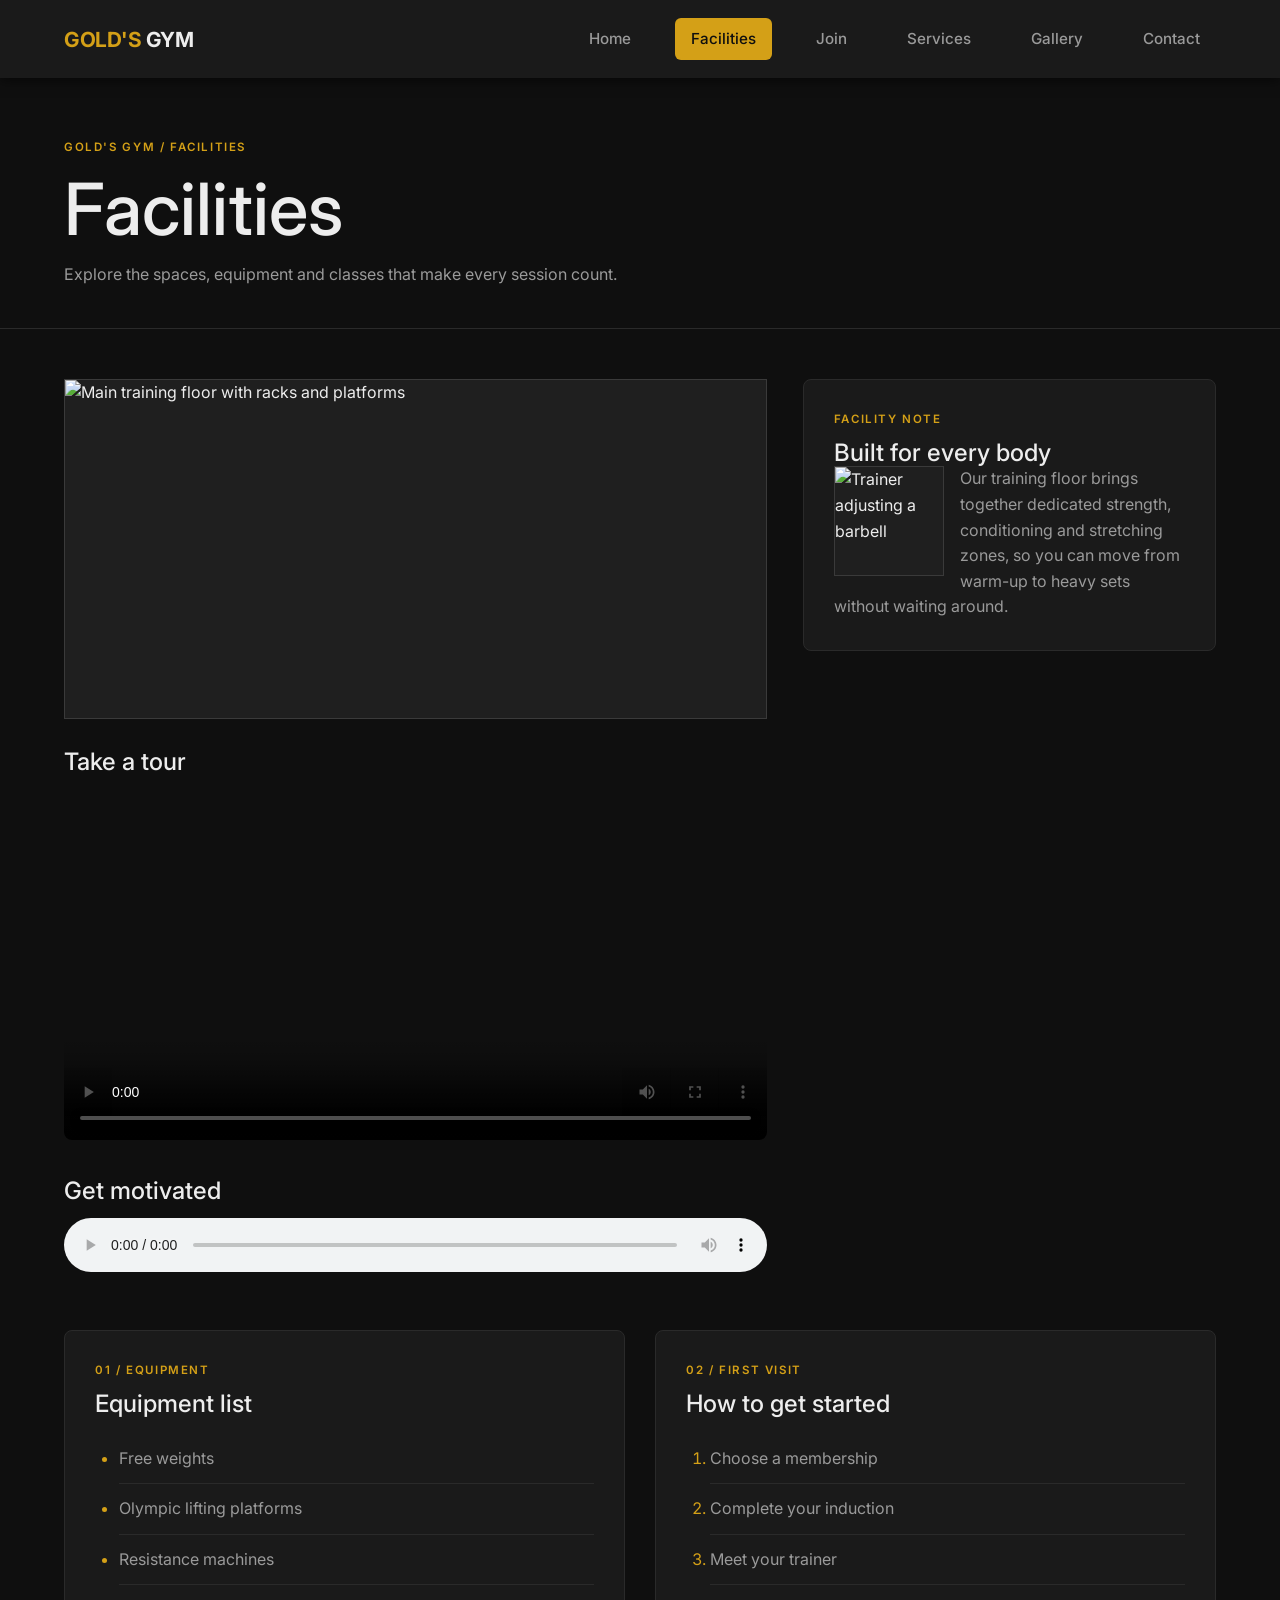
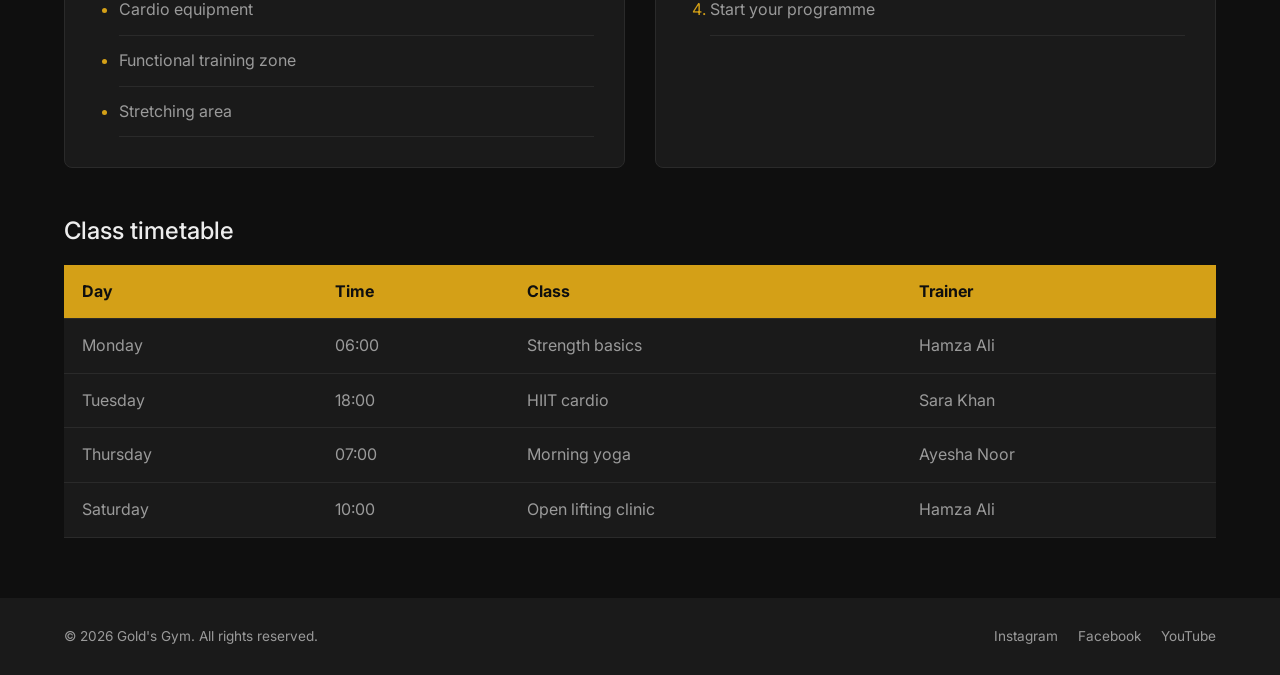
==== facilities.html @ e83e0f2b "Added html and css files of facilities page" ====
<!DOCTYPE html>
<html lang="en">
<head>
  <meta charset="UTF-8">
  <meta name="viewport" content="width=device-width, initial-scale=1">
  <title>Facilities | Gold's Gym</title>
  <link rel="preconnect" href="https://fonts.googleapis.com">
  <link href="https://fonts.googleapis.com/css2?family=Inter:wght@400;500;600;700&display=swap" rel="stylesheet">
  <link rel="stylesheet" href="facilities.css">
</head>
<body>
  <header class="site-header">
    <a class="logo" href="index.html"><span class="logo-gold">GOLD'S</span> GYM</a>
    <nav class="main-nav" aria-label="Main">
      <a href="index.html">Home</a>
      <a href="facilities.html" class="active">Facilities</a>
      <a href="join.html">Join</a>
      <a href="services.html">Services</a>
      <a href="gallery.html">Gallery</a>
      <a href="contact.html">Contact</a>
    </nav>
  </header>

  <main>
    <section class="page-head">
      <p class="eyebrow">Gold's Gym / Facilities</p>
      <h1>Facilities</h1>
      <p>Explore the spaces, equipment and classes that make every session count.</p>
    </section>
    <div class="layout">
      <section class="main-col">
        <img class="feature-img" src="images/facilities-floor.jpg" alt="Main training floor with racks and platforms">
        <h2>Take a tour</h2>
        <video controls width="640" poster="images/facilities-floor.jpg">
          <source src="media/gym-tour.mp4" type="video/mp4">
          Your browser does not support video.
        </video>
        <h2>Get motivated</h2>
        <audio controls>
          <source src="media/motivation.mp3" type="audio/mpeg">
          Your browser does not support audio.
        </audio>
      </section>
      <aside class="side-card">
        <p class="eyebrow">Facility note</p>
        <h2>Built for every body</h2>
        <img class="float-img" src="images/facilities-small.jpg" alt="Trainer adjusting a barbell">
        <p>Our training floor brings together dedicated strength, conditioning and stretching zones, so you can move from warm-up to heavy sets without waiting around.</p>
      </aside>
    </div>
    <div class="lists">
      <section class="card">
        <p class="eyebrow">01 / Equipment</p>
        <h2>Equipment list</h2>
        <ul>
          <li>Free weights</li><li>Olympic lifting platforms</li><li>Resistance machines</li>
          <li>Cardio equipment</li><li>Functional training zone</li><li>Stretching area</li>
        </ul>
      </section>
      <section class="card">
        <p class="eyebrow">02 / First visit</p>
        <h2>How to get started</h2>
        <ol>
          <li>Choose a membership</li><li>Complete your induction</li><li>Meet your trainer</li><li>Start your programme</li>
        </ol>
      </section>
    </div>
    <section class="timetable">
      <h2>Class timetable</h2>
      <div class="table-wrap">
      <table>
        <thead><tr><th>Day</th><th>Time</th><th>Class</th><th>Trainer</th></tr></thead>
        <tbody>
          <tr><td>Monday</td><td>06:00</td><td>Strength basics</td><td>Hamza Ali</td></tr>
          <tr><td>Tuesday</td><td>18:00</td><td>HIIT cardio</td><td>Sara Khan</td></tr>
          <tr><td>Thursday</td><td>07:00</td><td>Morning yoga</td><td>Ayesha Noor</td></tr>
          <tr><td>Saturday</td><td>10:00</td><td>Open lifting clinic</td><td>Hamza Ali</td></tr>
        </tbody>
      </table>
      </div>
    </section>
  </main>

  <footer class="site-footer">
    <p>&copy; 2026 Gold's Gym. All rights reserved.</p>
    <p class="social"><a href="https://instagram.com">Instagram</a> <a href="https://facebook.com">Facebook</a> <a href="https://youtube.com">YouTube</a></p>
  </footer>
</body>
</html>
---- facilities.css ----
* {
  box-sizing: border-box;
  margin: 0;
  padding: 0;
}

body {
  font-family: "Inter", system-ui, sans-serif;
  background: #0F0F0F;
  color: #EDEDED;
  line-height: 1.6;
}

a {
  color: inherit;
  text-decoration: none;
}

img {
  max-width: 100%;
  display: block;
  background: #1F1F1F;
}

p {
  color: #9A9A9A;
}

h1,
h2,
h3 {
  font-weight: 500;
  line-height: 1.1;
}

.site-header {
  display: flex;
  justify-content: space-between;
  align-items: center;
  padding: 18px 5%;
  background: #1A1A1A;
}

.logo {
  font-weight: 700;
  font-size: 1.3rem;
  letter-spacing: -.5px;
}

.logo-gold {
  color: #D4A017;
}

.main-nav {
  display: flex;
  gap: 28px;
  align-items: center;
  flex-wrap: wrap;
}

.main-nav a {
  color: #9A9A9A;
  font-weight: 500;
  font-size: .95rem;
}

.main-nav a:hover {
  color: #fff;
}

.eyebrow {
  color: #D4A017;
  font-size: .72rem;
  font-weight: 600;
  letter-spacing: .14em;
  text-transform: uppercase;
  margin-bottom: 12px;
}

.site-footer {
  display: flex;
  justify-content: space-between;
  flex-wrap: wrap;
  gap: 12px;
  padding: 28px 5%;
  background: #1A1A1A;
  margin-top: 60px;
  font-size: .85rem;
}

.social a {
  margin-left: 16px;
  color: #9A9A9A;
}

.social a:hover {
  color: #D4A017;
}

.page-head {
  padding: 60px 5% 40px;
  border-bottom: 1px solid #2a2a2a;
}

.page-head h1 {
  font-size: clamp(2.5rem, 7vw, 4.5rem);
  margin-bottom: 14px;
}

.site-header {
  position: sticky;
  top: 0;
  z-index: 10;
  box-shadow: 0 2px 12px rgba(0, 0, 0, .6);
}

.main-nav a {
  padding: 9px 16px;
  border-radius: 6px;
}

.main-nav a.active {
  background: #D4A017;
  color: #0F0F0F;
}

.layout {
  display: flex;
  gap: 36px;
  padding: 50px 5%;
  align-items: flex-start;
}

.main-col {
  flex: 2;
  width: 100%;
}

.main-col h2 {
  margin: 30px 0 14px;
}

.feature-img {
  width: 100%;
  height: 340px;
  object-fit: cover;
  border: 1px solid #3A3A3A;
}

video {
  width: 100%;
  height: auto;
  border-radius: 8px;
}

audio {
  width: 100%;
}

.side-card,
.card {
  flex: 1;
  background: #1A1A1A;
  border: 1px solid #2a2a2a;
  border-radius: 8px;
  padding: 30px;
  overflow: hidden;
}

.float-img {
  float: left;
  width: 110px;
  height: 110px;
  object-fit: cover;
  margin: 0 16px 8px 0;
  border: 1px solid #3A3A3A;
}

.lists {
  display: flex;
  gap: 30px;
  padding: 0 5%;
  flex-wrap: wrap;
}

.card {
  flex: 1 1 320px;
}

.card h2 {
  margin-bottom: 16px;
}

.card ul,
.card ol {
  padding-left: 24px;
}

.card li {
  padding: 12px 0;
  border-bottom: 1px solid #2a2a2a;
  color: #9A9A9A;
}

.card li::marker {
  color: #D4A017;
}

.timetable {
  padding: 50px 5% 0;
}

.timetable h2 {
  margin-bottom: 20px;
}

.table-wrap {
  overflow-x: auto;
}

table {
  width: 100%;
  border-collapse: collapse;
  background: #1A1A1A;
}

th {
  background: #D4A017;
  color: #0F0F0F;
  text-align: left;
}

th,
td {
  padding: 14px 18px;
  border-bottom: 1px solid #2a2a2a;
}

td {
  color: #9A9A9A;
}

@media (max-width: 800px) {
  .layout {
    flex-direction: column;
  }
}

* {
  box-sizing: border-box;
  margin: 0;
  padding: 0;
}

body {
  font-family: "Inter", system-ui, sans-serif;
  background: #0F0F0F;
  color: #EDEDED;
  line-height: 1.6;
}

a {
  color: inherit;
  text-decoration: none;
}

img {
  max-width: 100%;
  display: block;
  background: #1F1F1F;
}

p {
  color: #9A9A9A;
}

h1,
h2,
h3 {
  font-weight: 500;
  line-height: 1.1;
}

.site-header {
  display: flex;
  justify-content: space-between;
  align-items: center;
  padding: 18px 5%;
  background: #1A1A1A;
}

.logo {
  font-weight: 700;
  font-size: 1.3rem;
  letter-spacing: -.5px;
}

.logo-gold {
  color: #D4A017;
}

.main-nav {
  display: flex;
  gap: 28px;
  align-items: center;
  flex-wrap: wrap;
}

.main-nav a {
  color: #9A9A9A;
  font-weight: 500;
  font-size: .95rem;
}

.main-nav a:hover {
  color: #fff;
}

.eyebrow {
  color: #D4A017;
  font-size: .72rem;
  font-weight: 600;
  letter-spacing: .14em;
  text-transform: uppercase;
  margin-bottom: 12px;
}

.site-footer {
  display: flex;
  justify-content: space-between;
  flex-wrap: wrap;
  gap: 12px;
  padding: 28px 5%;
  background: #1A1A1A;
  margin-top: 60px;
  font-size: .85rem;
}

.social a {
  margin-left: 16px;
  color: #9A9A9A;
}

.social a:hover {
  color: #D4A017;
}

.page-head {
  padding: 60px 5% 40px;
  border-bottom: 1px solid #2a2a2a;
}

.page-head h1 {
  font-size: clamp(2.5rem, 7vw, 4.5rem);
  margin-bottom: 14px;
}

.site-header {
  position: sticky;
  top: 0;
  z-index: 10;
  box-shadow: 0 2px 12px rgba(0, 0, 0, .6);
}

.main-nav a {
  padding: 9px 16px;
  border-radius: 6px;
}

.main-nav a.active {
  background: #D4A017;
  color: #0F0F0F;
}

.layout {
  display: flex;
  gap: 36px;
  padding: 50px 5%;
  align-items: flex-start;
}

.main-col {
  flex: 2;
  width: 100%;
}

.main-col h2 {
  margin: 30px 0 14px;
}

.feature-img {
  width: 100%;
  height: 340px;
  object-fit: cover;
  border: 1px solid #3A3A3A;
}

video {
  width: 100%;
  height: auto;
  border-radius: 8px;
}

audio {
  width: 100%;
}

.side-card,
.card {
  flex: 1;
  background: #1A1A1A;
  border: 1px solid #2a2a2a;
  border-radius: 8px;
  padding: 30px;
  overflow: hidden;
}

.float-img {
  float: left;
  width: 110px;
  height: 110px;
  object-fit: cover;
  margin: 0 16px 8px 0;
  border: 1px solid #3A3A3A;
}

.lists {
  display: flex;
  gap: 30px;
  padding: 0 5%;
  flex-wrap: wrap;
}

.card {
  flex: 1 1 320px;
}

.card h2 {
  margin-bottom: 16px;
}

.card ul,
.card ol {
  padding-left: 24px;
}

.card li {
  padding: 12px 0;
  border-bottom: 1px solid #2a2a2a;
  color: #9A9A9A;
}

.card li::marker {
  color: #D4A017;
}

.timetable {
  padding: 50px 5% 0;
}

.timetable h2 {
  margin-bottom: 20px;
}

.table-wrap {
  overflow-x: auto;
}

table {
  width: 100%;
  border-collapse: collapse;
  background: #1A1A1A;
}

th {
  background: #D4A017;
  color: #0F0F0F;
  text-align: left;
}

th,
td {
  padding: 14px 18px;
  border-bottom: 1px solid #2a2a2a;
}

td {
  color: #9A9A9A;
}

@media (max-width: 800px) {
  .layout {
    flex-direction: column;
  }
}
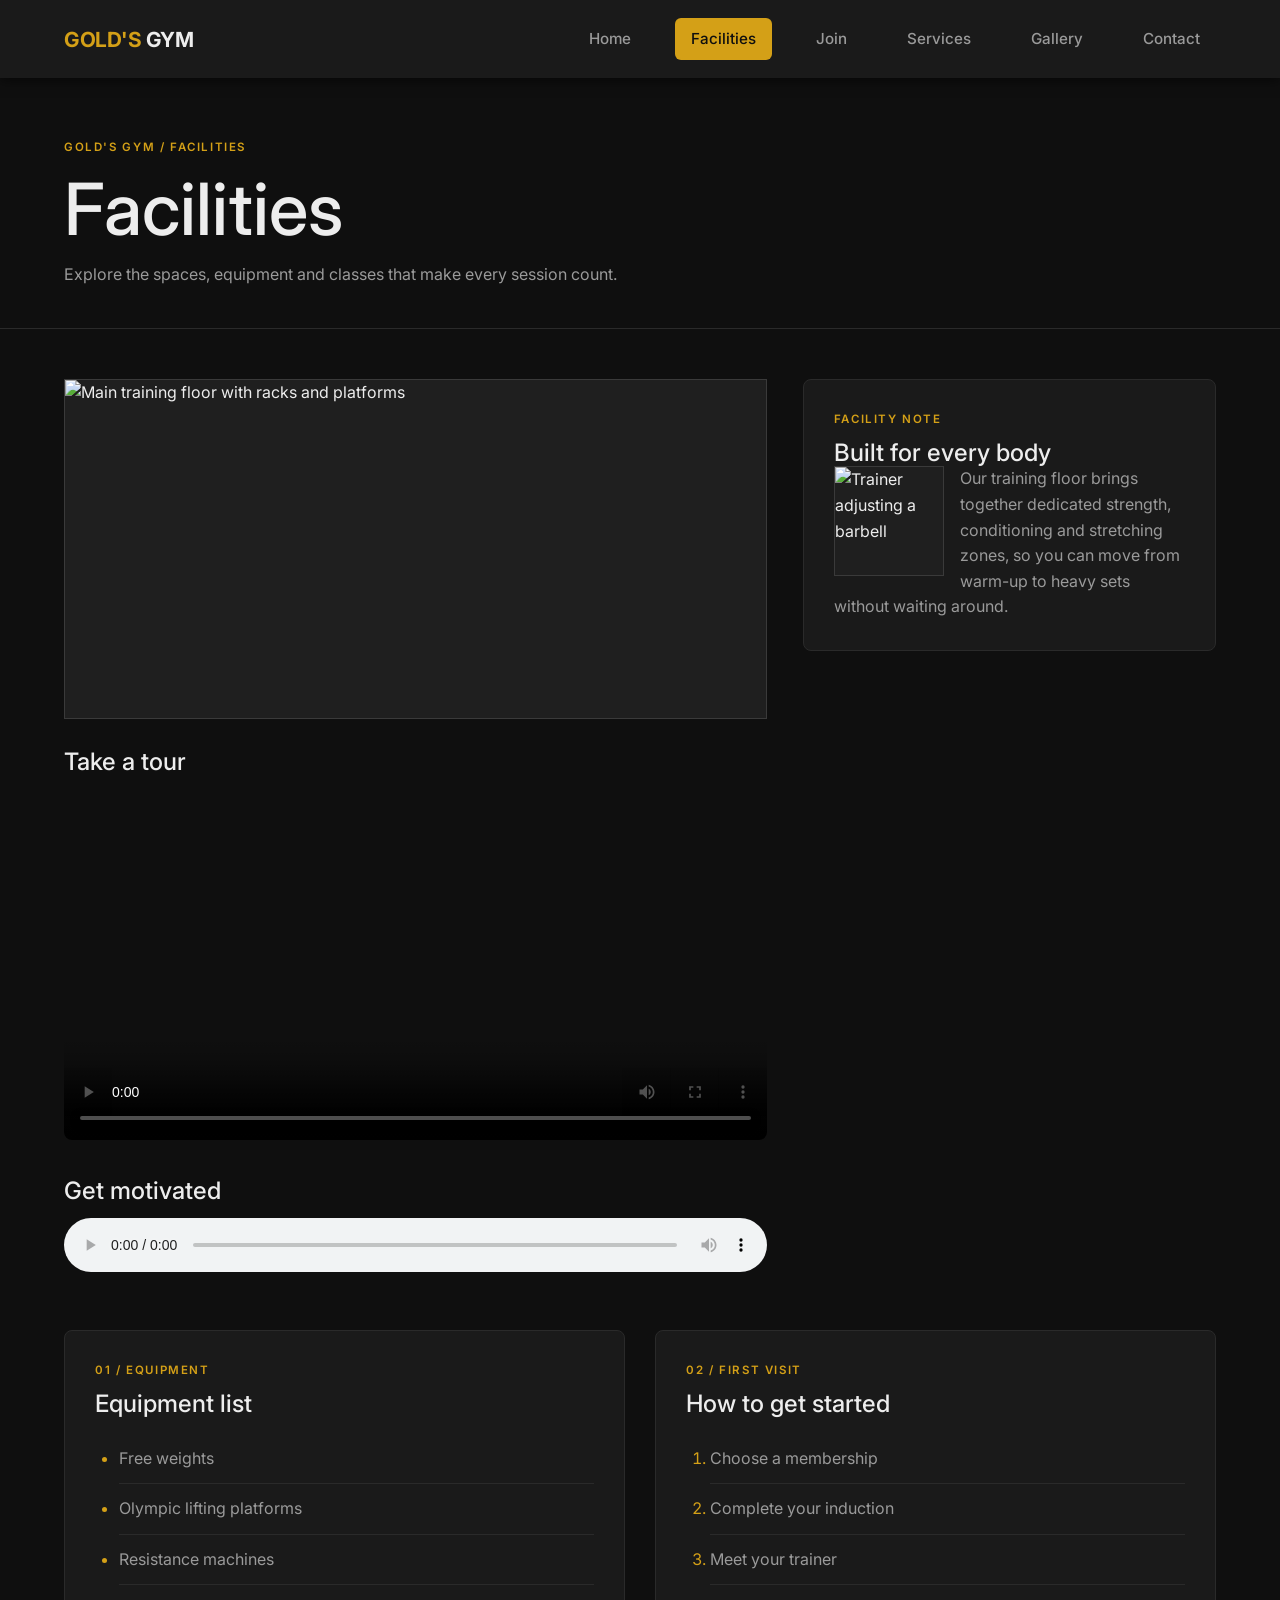
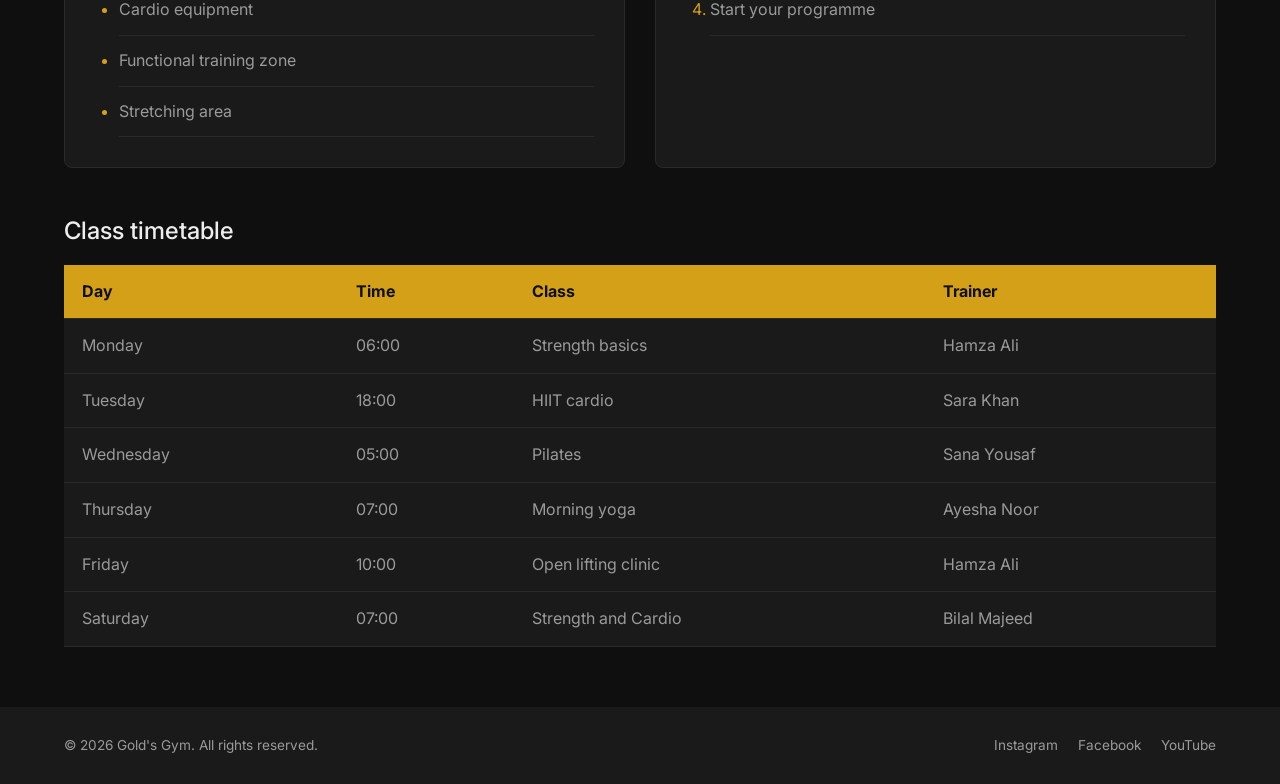
==== commit 5b551326: "Fixed the time schedule in Facilities.html" ====
--- a/facilities.html
+++ b/facilities.html
@@ -29,22 +29,22 @@
     </section>
     <div class="layout">
       <section class="main-col">
-        <img class="feature-img" src="images/facilities-floor.jpg" alt="Main training floor with racks and platforms">
+        <img class="feature-img" src="media/facilities-temp-check.jfif" alt="Main training floor with racks and platforms">
         <h2>Take a tour</h2>
-        <video controls width="640" poster="images/facilities-floor.jpg">
+        <video controls width="640" poster="media/facilities-small-pi.jfif">
           <source src="media/gym-tour.mp4" type="video/mp4">
           Your browser does not support video.
         </video>
         <h2>Get motivated</h2>
         <audio controls>
-          <source src="media/motivation.mp3" type="audio/mpeg">
+          <source src="media/The_Final_Set.mp3" type="audio/mpeg">
           Your browser does not support audio.
         </audio>
       </section>
       <aside class="side-card">
         <p class="eyebrow">Facility note</p>
         <h2>Built for every body</h2>
-        <img class="float-img" src="images/facilities-small.jpg" alt="Trainer adjusting a barbell">
+        <img class="float-img" src="media/facilities-small-pic.jfif" alt="Trainer adjusting a barbell">
         <p>Our training floor brings together dedicated strength, conditioning and stretching zones, so you can move from warm-up to heavy sets without waiting around.</p>
       </aside>
     </div>
@@ -73,8 +73,10 @@
         <tbody>
           <tr><td>Monday</td><td>06:00</td><td>Strength basics</td><td>Hamza Ali</td></tr>
           <tr><td>Tuesday</td><td>18:00</td><td>HIIT cardio</td><td>Sara Khan</td></tr>
+          <tr><td>Wednesday</td><td>05:00</td><td>Pilates</td><td>Sana Yousaf</td></tr>
           <tr><td>Thursday</td><td>07:00</td><td>Morning yoga</td><td>Ayesha Noor</td></tr>
-          <tr><td>Saturday</td><td>10:00</td><td>Open lifting clinic</td><td>Hamza Ali</td></tr>
+          <tr><td>Friday</td><td>10:00</td><td>Open lifting clinic</td><td>Hamza Ali</td></tr>
+          <tr><td>Saturday</td><td>07:00</td><td>Strength and Cardio</td><td>Bilal Majeed</td></tr>
         </tbody>
       </table>
       </div>
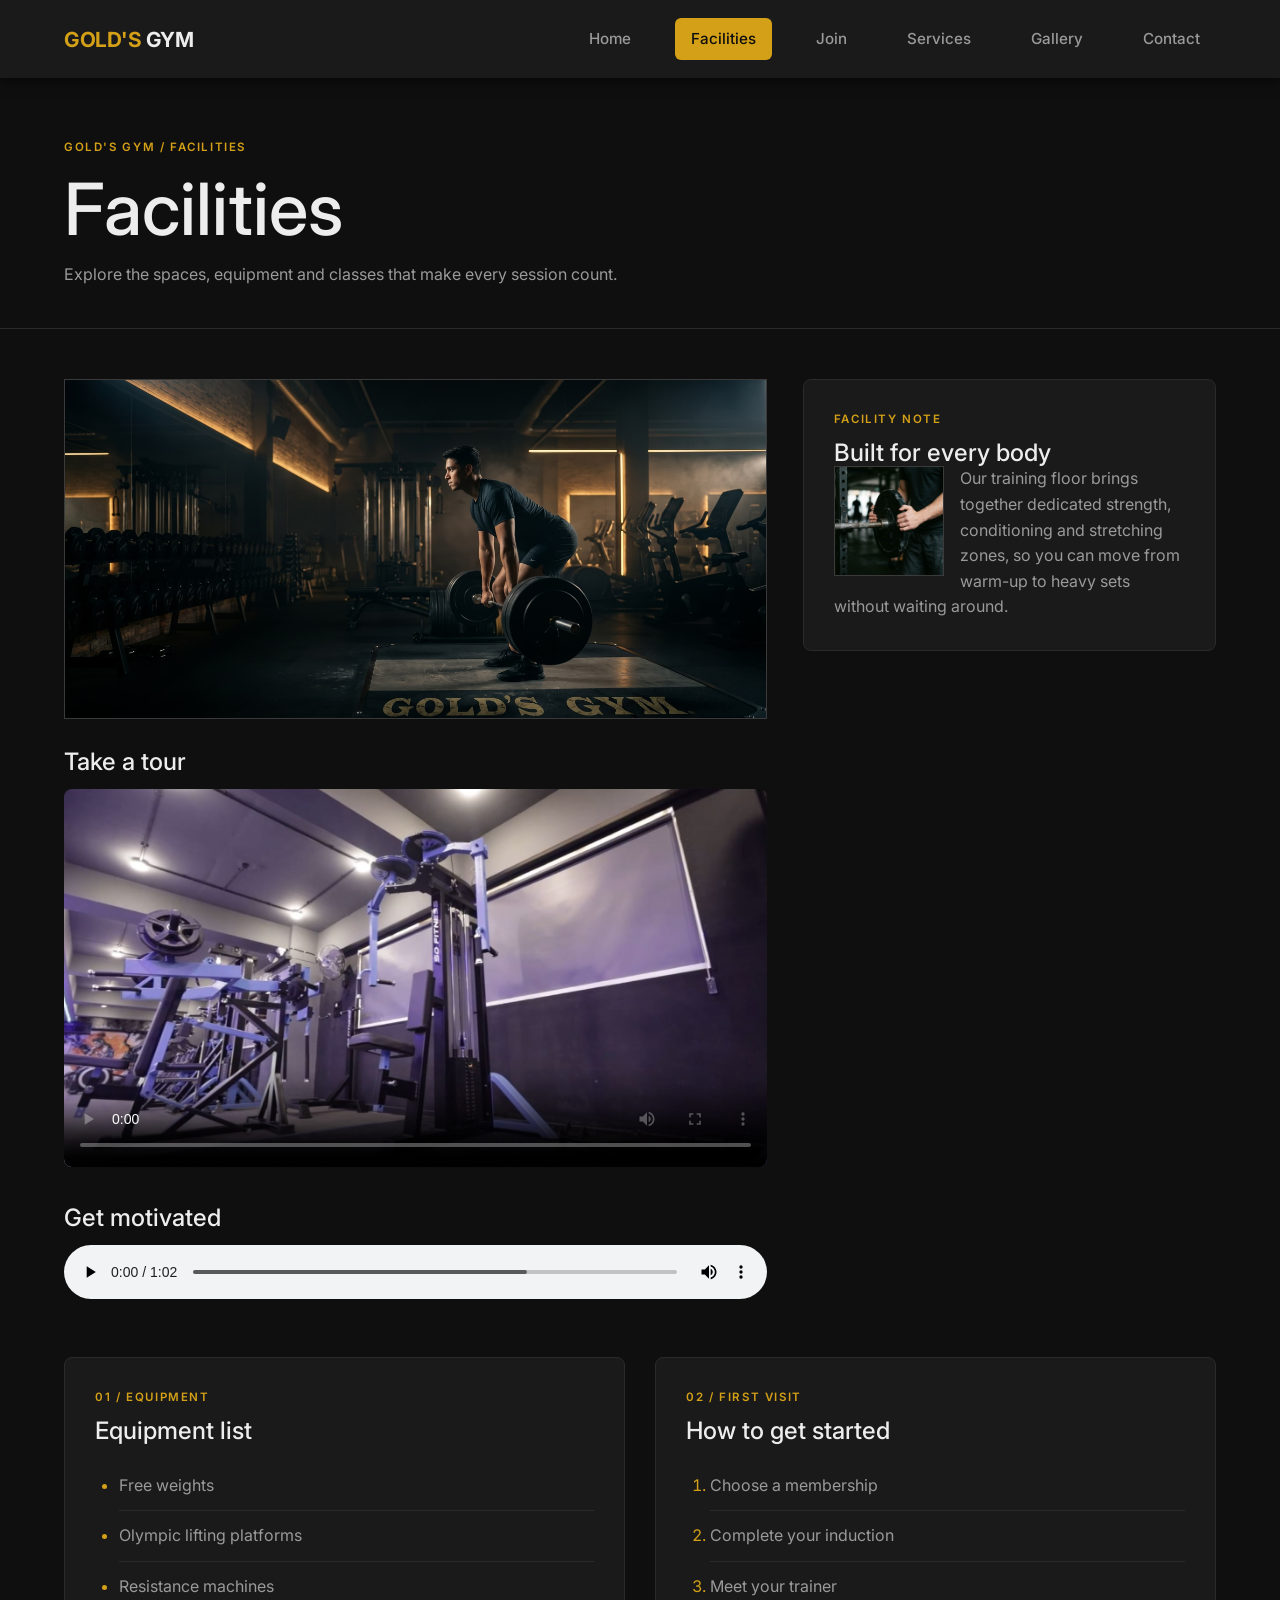
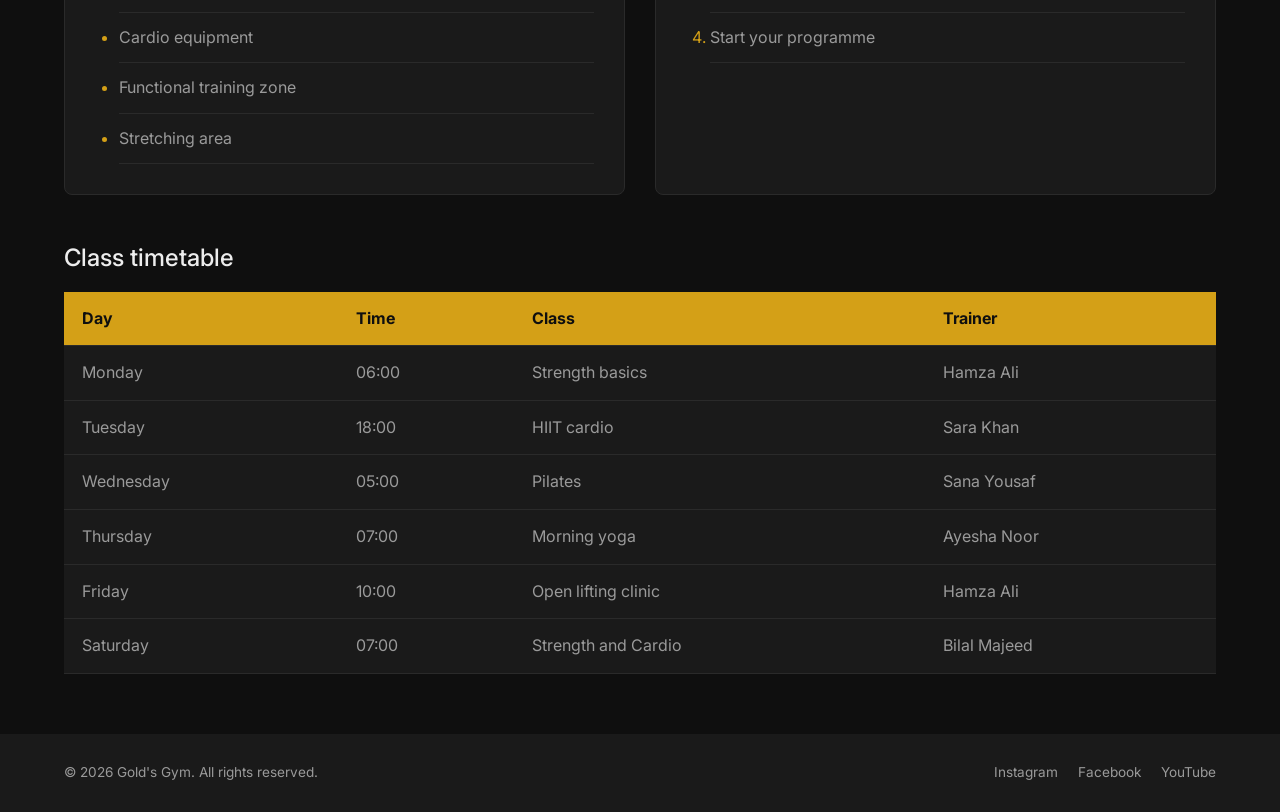
==== commit 7d154052: "Included media for home page and facilities page." ====
--- a/facilities.html
+++ b/facilities.html
@@ -29,9 +29,9 @@
     </section>
     <div class="layout">
       <section class="main-col">
-        <img class="feature-img" src="media/facilities-temp-check.jfif" alt="Main training floor with racks and platforms">
+        <img class="feature-img" src="media/facilities-big-pic.jpg" alt="Main training floor with racks and platforms">
         <h2>Take a tour</h2>
-        <video controls width="640" poster="media/facilities-small-pi.jfif">
+        <video controls width="640" poster="media/poster-facilities.JPG">
           <source src="media/gym-tour.mp4" type="video/mp4">
           Your browser does not support video.
         </video>
@@ -44,7 +44,7 @@
       <aside class="side-card">
         <p class="eyebrow">Facility note</p>
         <h2>Built for every body</h2>
-        <img class="float-img" src="media/facilities-small-pic.jfif" alt="Trainer adjusting a barbell">
+        <img class="float-img" src="media/facilities-small-pic.jpg" alt="Trainer adjusting a barbell">
         <p>Our training floor brings together dedicated strength, conditioning and stretching zones, so you can move from warm-up to heavy sets without waiting around.</p>
       </aside>
     </div>
